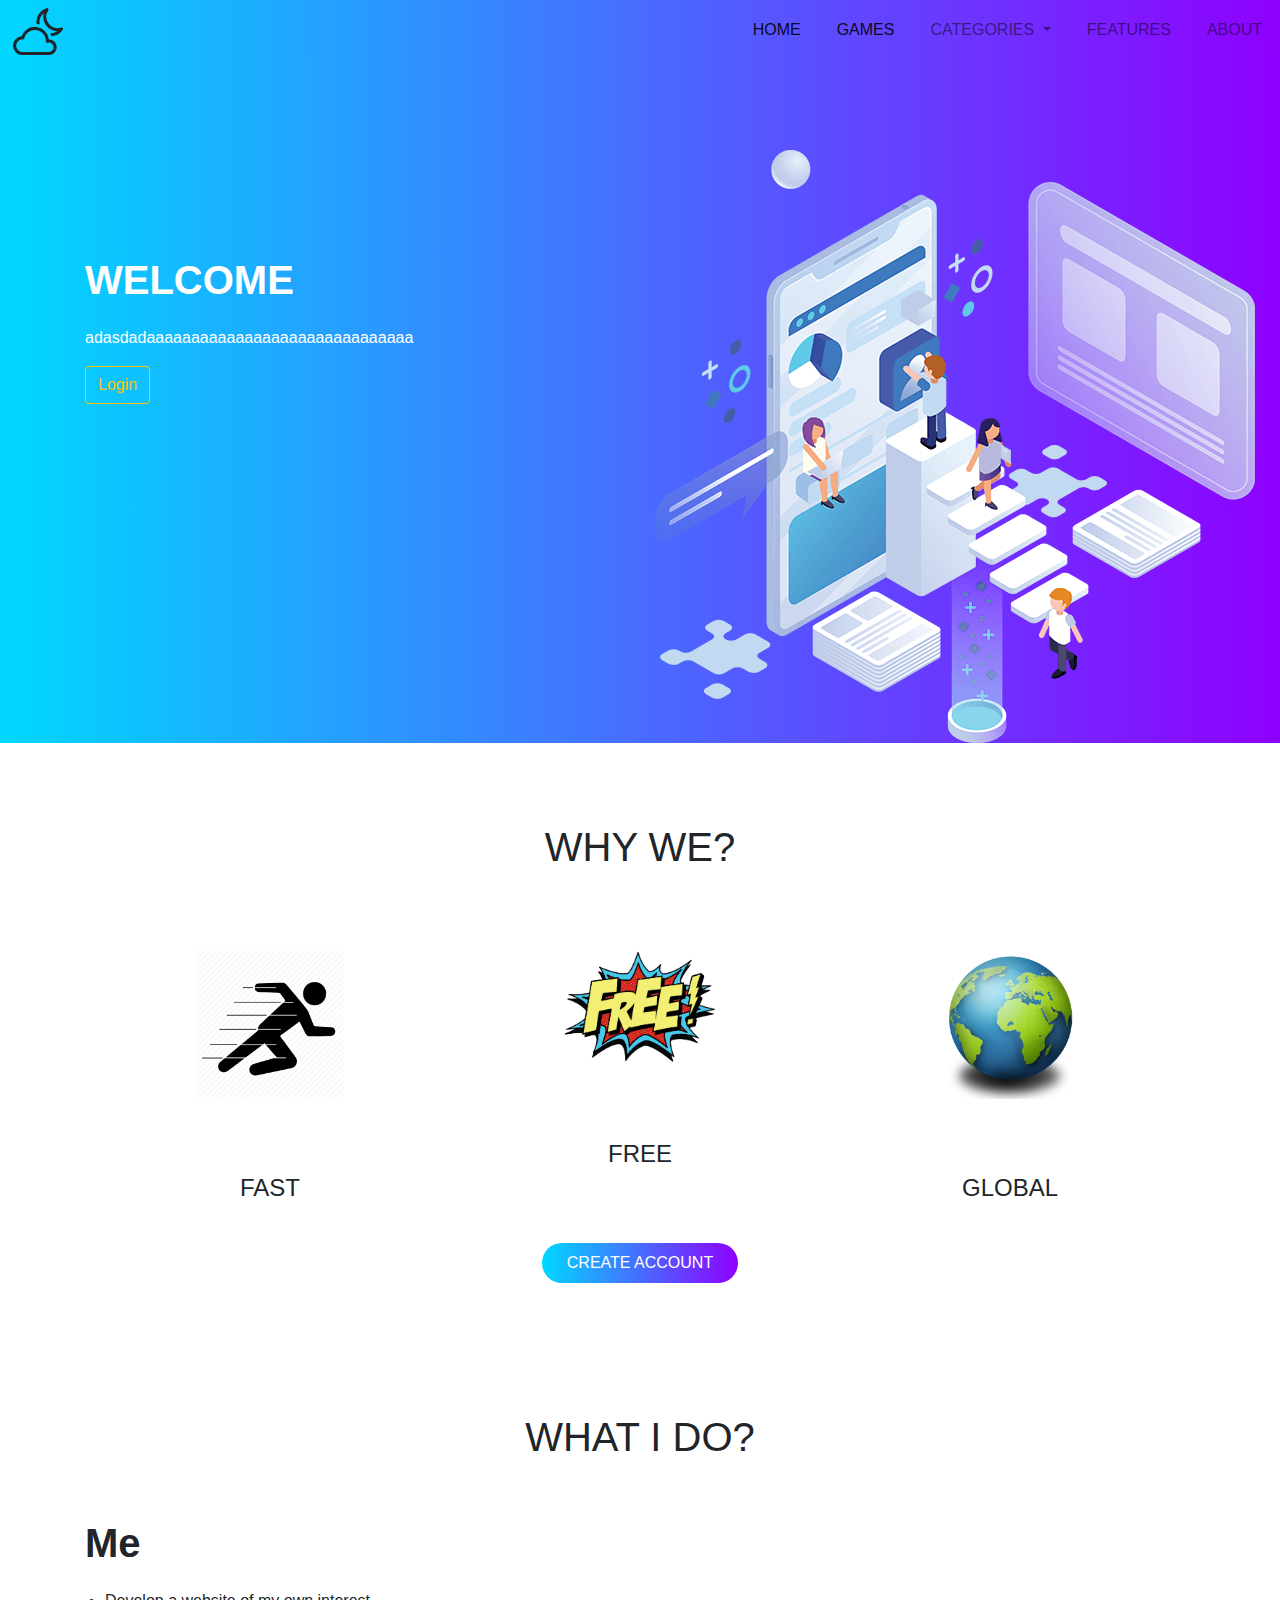
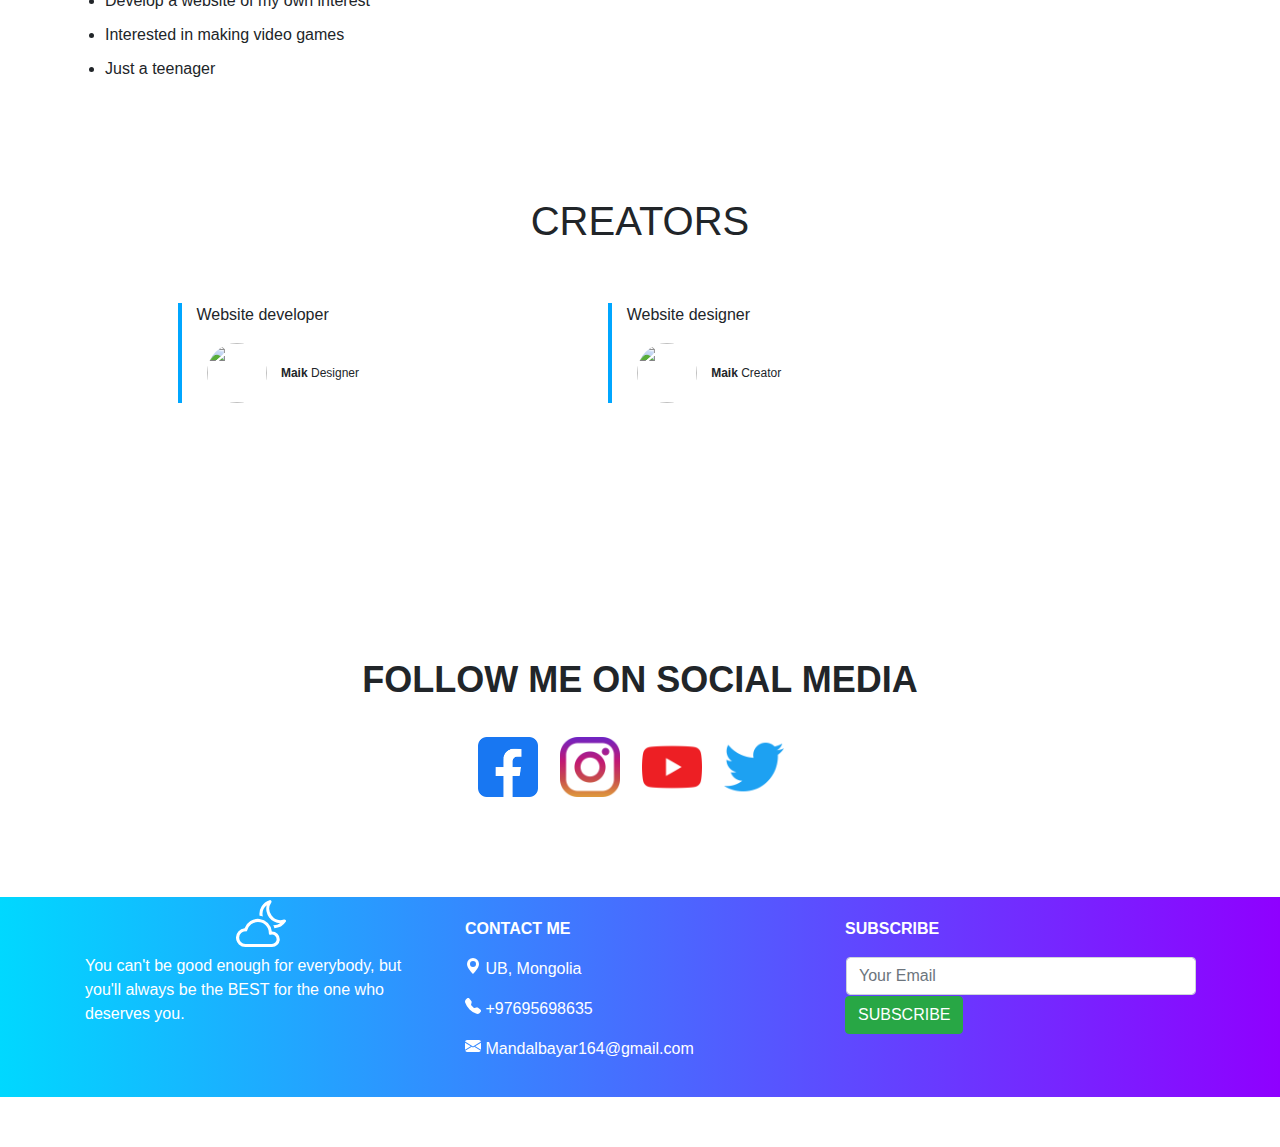
==== index.html @ 20b70f38 "Update index.html" ====
<html>
<head>
<title>Lutetium</title>
<link rel="shortcut icon" type="image/png" href="deadbody.png">
<link rel="stylesheet" href="style.css">
<link rel="stylesheet"
href="https://stackpath.bootstrapcdn.com/bootstrap/4.2.1/css/bootstrap.min.css">
<script src="https://cdn.jsdelivr.net/npm/bootstrap@5.0.0-beta3/dist/js/bootstrap.bundle.min.js" integrity="sha384-JEW9xMcG8R+pH31jmWH6WWP0WintQrMb4s7ZOdauHnUtxwoG2vI5DkLtS3qm9Ekf" crossorigin="anonymous"></script>
</script>
</head>
<body>
<section id="nav-bar">

<nav class="navbar navbar-expand-lg navbar-light bg-light">
	&nbsp;	&nbsp;  <a class="navbar-brand"><svg xmlns="http://www.w3.org/2000/svg" width="50" height="50" fill="currentColor" class="bi bi-cloud-moon" viewBox="0 0 16 16">
  <path d="M7 8a3.5 3.5 0 0 1 3.5 3.555.5.5 0 0 0 .625.492A1.503 1.503 0 0 1 13 13.5a1.5 1.5 0 0 1-1.5 1.5H3a2 2 0 1 1 .1-3.998.5.5 0 0 0 .509-.375A3.502 3.502 0 0 1 7 8zm4.473 3a4.5 4.5 0 0 0-8.72-.99A3 3 0 0 0 3 16h8.5a2.5 2.5 0 0 0 0-5h-.027z"/>
  <path d="M11.286 1.778a.5.5 0 0 0-.565-.755 4.595 4.595 0 0 0-3.18 5.003 5.46 5.46 0 0 1 1.055.209A3.603 3.603 0 0 1 9.83 2.617a4.593 4.593 0 0 0 4.31 5.744 3.576 3.576 0 0 1-2.241.634c.162.317.295.652.394 1a4.59 4.59 0 0 0 3.624-2.04.5.5 0 0 0-.565-.755 3.593 3.593 0 0 1-4.065-5.422z"/>
</svg></a>

  <button class="navbar-toggler" type="button" data-toggle="collapse" data-target="#navbarSupportedContent" aria-controls="navbarSupportedContent" aria-expanded="false" aria-label="Toggle navigation">
    <span class="navbar-toggler-icon"></span>
  </button>
  <div class="collapse navbar-collapse" id="navbarSupportedContent">
    <ul class="navbar-nav ml-auto">
      <li class="nav-item active">
        <a class="nav-link disabled" href="#" tabindex="-1" aria-disabled="true">HOME</a>
      </li>
	  <li class="nav-item active">
        <a class="nav-link" href="game.html">GAMES</a>
      </li>
	  <li class="nav-item dropdown">
          <a class="nav-link dropdown-toggle" href="#" id="navbarDropdown" role="button" data-bs-toggle="dropdown" aria-expanded="false">
            CATEGORIES
          </a>
          <ul class="dropdown-menu" aria-labelledby="navbarDropdown">
            <li><a class="dropdown-item" href="Action.html">Action</a></li>
            <li><a class="dropdown-item" href="Adventure.html">Adventure</a></li>
            <li><hr class="dropdown-divider"></li>
            <li><a class="dropdown-item" href="#">Something else here</a></li>
          </ul>
        </li>

	  <li class="nav-item">
        <a class="nav-link" href="features.html">FEATURES</a>
      </li>
	  <li class="nav-item">
        <a class="nav-link" href="about.html">ABOUT</a>
    </ul>
  </div>
</nav>
</section>



<!--------------banner section------------->

<section id="banner">
<div class="container">
<div class="row">
<div class="col-md-6">
<p class="promo-title">WELCOME</p>
<p>adasdadaaaaaaaaaaaaaaaaaaaaaaaaaaaaaa</p>


<!-- Button trigger modal -->
<button type="button" class="btn btn-outline-warning" data-bs-toggle="modal" data-bs-target="#staticBackdrop">
   Login
</button>

<!-- Modal -->
<div class="modal fade" id="staticBackdrop" data-bs-backdrop="static" data-bs-keyboard="false" tabindex="-1" aria-labelledby="staticBackdropLabel" aria-hidden="true">
  <div class="modal-dialog">
    <div class="modal-content">
      <div class="modal-header">
        <h5 class="modal-title" id="staticBackdropLabel">Login</h5>
      </div>
      <div class="modal-body">
        <form>
  <div class="mb-3">
    <label for="exampleInputEmail1" class="form-label">Username or Email address</label>
    <input type="email" class="form-control" id="exampleInputEmail1" aria-describedby="emailHelp">
  </div>
  <div class="mb-3">
    <label for="exampleInputPassword1" class="form-label">Password</label>
    <input type="password" class="form-control" id="exampleInputPassword1">
  </div>
  <div class="mb-3 form-check">
    <input type="checkbox" class="form-check-input" id="exampleCheck1">
    <label class="form-check-label" for="exampleCheck1">Remember me</label>
  </div>
</form>
      </div>
      <div class="modal-footer">
        <button type="button" class="btn btn-secondary" data-bs-dismiss="modal">Close</button>
        <button type="button" class="btn btn-success" data-bs-dismiss="modal">Login</button>
      </div>
    </div>
  </div>
</div>


</div>
<div class="col-md-6">
<img src="login.png">

</div>
</div>
</div>
</section>

<!--------------Services Section------------->

<section id="services">
<div class="container text-center">
<h1 class="title">WHY WE?</h1>
<div class="container">
<div class="row">
<div class="col-md-4 services">
<img src="run-512.png" class="service-img">
<h4>Fast</h4>
<p></p>
</div>
<div class="col-md-4 services">
<img src="free.png" class="service-img">
<h4>FREE</h4>
<p></p>
</div>
<div class="col-md-4 services">
<img src="green-globe.png" class="service-img">
<h4>GLOBAL</h4>
<p></p>
</div>
</div>
    <a class="btn btn-primary"href="ACCOUNT.html">CREATE ACCOUNT</a>

</div>
</section>

<!--------------About Us------------->

<section id="about-us">
<div class="container">
<h1 class="title text-center">WHAT I DO?</h1>
<div class="row">
<div class="col-md-6 about-us">
<p class="about-title">Me</p>
    <ul>
	<li>Develop a website of my own interest</li>
	<li>Interested in making video games</li>
	<li>Just a teenager</li>
	</ul>
</div>
</div class="col-md-6">

</div>
</div>
<!--------------Testimonials------------->

<section id="testimonials">
<div class="container">
<h1 class="title text-center">CREATORS</h1>
<div class="row offset-1">
<div class="col-md-5 testimonials">
    <p>Website developer</p>
    <img src=".jpg">
	<p class="user-details"><b>Maik</b> Designer</p>
</div>
<div class="col-md-5 testimonials">
    <p>Website designer</p>
    <img src=".jpg">
	<p class="user-details"><b>Maik</b> Creator</p>
</div>
</div>
</div>
</section>

<!--------------Social Media section------------->
<section id="social-media">
<div class="container text-center">
<p>FOLLOW ME ON SOCIAL MEDIA</p>
    <div class="social-icons">
	<a href="https://www.facebook.com/Mandal.bayr.94" target="_blank"><img src="download.png"></a>&nbsp;&nbsp;&nbsp;&nbsp;
	<a href="https://www.instagram.com/but_where_are_the_avocado__/" target="_blank"><img src="174855.png"></a>&nbsp;&nbsp;&nbsp;&nbsp;
	<a href="https://www.youtube.com" target="_blank"><img src="iconfinder_1_Youtube_colored_svg_5296521.png"></a>&nbsp;&nbsp;&nbsp;&nbsp;
	<a href="https://twitter.com/Lil__Avocados" target="_blank"><img src="iconfinder_1_Twitter_colored_svg_5296514.png"></a>&nbsp;&nbsp;&nbsp;&nbsp;
	</div>
</div>
</section>

<!--------------footer section------------->
<section id="footer">
<div class="container">
<div class="row">
<div class="col-md-4">
&nbsp;	&nbsp;	&nbsp;	&nbsp;	&nbsp;	&nbsp;	&nbsp;	&nbsp;	&nbsp;	&nbsp;	&nbsp;	&nbsp;	&nbsp;	&nbsp;	&nbsp;	&nbsp;	&nbsp;    <svg xmlns="http://www.w3.org/2000/svg" width="50" height="50" fill="currentColor" class="bi bi-cloud-moon" viewBox="0 0 16 16">
  <path d="M7 8a3.5 3.5 0 0 1 3.5 3.555.5.5 0 0 0 .625.492A1.503 1.503 0 0 1 13 13.5a1.5 1.5 0 0 1-1.5 1.5H3a2 2 0 1 1 .1-3.998.5.5 0 0 0 .509-.375A3.502 3.502 0 0 1 7 8zm4.473 3a4.5 4.5 0 0 0-8.72-.99A3 3 0 0 0 3 16h8.5a2.5 2.5 0 0 0 0-5h-.027z"/>
  <path d="M11.286 1.778a.5.5 0 0 0-.565-.755 4.595 4.595 0 0 0-3.18 5.003 5.46 5.46 0 0 1 1.055.209A3.603 3.603 0 0 1 9.83 2.617a4.593 4.593 0 0 0 4.31 5.744 3.576 3.576 0 0 1-2.241.634c.162.317.295.652.394 1a4.59 4.59 0 0 0 3.624-2.04.5.5 0 0 0-.565-.755 3.593 3.593 0 0 1-4.065-5.422z"/>
</svg>
    <p>You can't be good enough for everybody,
       but you'll always be the BEST for the one 
       who deserves you.</p>
</div>

<div class="col-md-4 footer-box">
    <p><b>CONTACT ME</b></p>
	
	<p><svg xmlns="http://www.w3.org/2000/svg" width="16" height="16" fill="currentColor" class="bi bi-geo-alt-fill" viewBox="0 0 16 16">
  <path d="M8 16s6-5.686 6-10A6 6 0 0 0 2 6c0 4.314 6 10 6 10zm0-7a3 3 0 1 1 0-6 3 3 0 0 1 0 6z"/>
</svg> UB, Mongolia</p>

	<p><svg xmlns="http://www.w3.org/2000/svg" width="16" height="16" fill="currentColor" class="bi bi-telephone-fill" viewBox="0 0 16 16">
  <path fill-rule="evenodd" d="M1.885.511a1.745 1.745 0 0 1 2.61.163L6.29 2.98c.329.423.445.974.315 1.494l-.547 2.19a.678.678 0 0 0 .178.643l2.457 2.457a.678.678 0 0 0 .644.178l2.189-.547a1.745 1.745 0 0 1 1.494.315l2.306 1.794c.829.645.905 1.87.163 2.611l-1.034 1.034c-.74.74-1.846 1.065-2.877.702a18.634 18.634 0 0 1-7.01-4.42 18.634 18.634 0 0 1-4.42-7.009c-.362-1.03-.037-2.137.703-2.877L1.885.511z"/>
</svg> +97695698635</p>

	<p><svg xmlns="http://www.w3.org/2000/svg" width="16" height="16" fill="currentColor" class="bi bi-envelope-fill" viewBox="0 0 16 16">
  <path d="M.05 3.555A2 2 0 0 1 2 2h12a2 2 0 0 1 1.95 1.555L8 8.414.05 3.555zM0 4.697v7.104l5.803-3.558L0 4.697zM6.761 8.83l-6.57 4.027A2 2 0 0 0 2 14h12a2 2 0 0 0 1.808-1.144l-6.57-4.027L8 9.586l-1.239-.757zm3.436-.586L16 11.801V4.697l-5.803 3.546z"/>
</svg> Mandalbayar164@gmail.com</p>
</div>

<div class="col-md-4 footer-box">
    <p><b>SUBSCRIBE</b></p>
	<input type="email" class="form-control" placeholder="Your Email">
	<button type="button" class="btn btn-success">SUBSCRIBE</button>
</div>


</div>
</div>
</div>

































</body>
</html>
---- style.css ----
*
{
	margin: 0;
	padding: 0;
}
body
{
	font-family: sans-serif;
}
#nav-bar
{
	position: sticky;
	top: 0;
	z-index: 10;
}
.navbar
{
	background-image: linear-gradient(to right, #00D8FF, #8F00FF);
	padding: 0 !important;
}
.navbar-brand img
{
	height: 40px;
	padding-left: 20px;
}
.navbar-nav li
{
	padding: 0 10px;
}
.nav-bar li a
{
	color: #fff !important;
	font-weight: 600;
	float: right;
	text-align: left;
}
.navbar-toggler
{
	outline: none !important;
}
.dropdown-menu
{
	background-image: linear-gradient(to left, #00FFF7, #8F00FF);
}
.modal-title
{
	color: 000000;
	padding-left: 200px;
}
.modal-body
{
	color: 000000;
}

/*--------------banner section--------------*/

#banner
{
	background-image: linear-gradient(to right, #00D8FF, #8F00FF);
	color: #fff;
	padding-top: 7%;
}
.promo-title
{
	font-size: 40px;
	font-weight: 600;
	margin-top: 100px;
}
.play-btn
{
	width: 45px;
	margin: 20px;
}
#banner a
{
	color: #fff;
	text-decoration: none;
}
.bottom-img
{
	width: 100%;
}


/*--------------Services Section-------------*/

#services
{
	padding: 80px 0;
}
.service-img
{
	width: 150px;
	margin: 50px;
}
.services
{
	padding: 20px;
}
.services  h4
{
	padding: 5px;
	margin-top: 20px;
	text-transform: uppercase;
}
#services .btn-primary
{
	box-shadow: none;
	padding: 8px 25px;
	border: none;
	border-radius: 20px;
	background-image: linear-gradient(to right, #00D8FF, #8F00FF);
}

/*--------------about us section-------------*/

#about-us
{
	background: #FFFFFF;
	padding-bottom: 50px;
	padding-top: 50px;
}
.about-title
{
	font-size: 40px;
	font-weight: 600;
	margin-top: 8%;
}
#about-us ul li
{
	margin: 10px 0;
}

#about-us ul
{
	margin-left: 20px;
}

/*--------------testimonials SECTION-------------*/

#testimonials
{
	margin: 100px 0;
}
.testimonials
{
	border-left: 4px solid #00A6FF;
	margin-top: 50px;
	margin-bottom: 50px;
}
.testimonials img
{
	height: 60px;
	width: 60px;
	border-radius: 50%;
	margin: 0 10px;
}
.user-details
{
	display: inline-block;
	font-size: 12px;
}

/*--------------social-media section-------------*/

#social-media
{
	background: f8f9fa;
	padding: 100px 0;
}
#social-media p
{
	font-size: 36px;
	font-weight: 600;
	margin-bottom: 30px;
}
.social-icons img
{
	width: 60px;
	transition: 0.5s;
}
.social-icons a:hover img
{
	transform: translateY(-10px);
}

/*--------------footer section-------------*/

#footer
{
	background-image: linear-gradient(to right, #00D8FF, #8F00FF); 
	color: #fff;
}
.footer-img
{
	width: 100%;
}
.footer-box
{
	padding: 20px;
}
.footer-box img
{
	width: 120px;
	margin-bottom: 20px;
}
.footer-box .fa
{
	margin-right: 8px;
	font-size: 25px;
	height: 40px;
	width: 40px;
	text-align: center;
	padding-top: 7px;
	border-radius: 2px;
	background-image: linear-gradient(to right, #000FFF, #E82929);
}
.form-control
{
	margin: 1px;
}
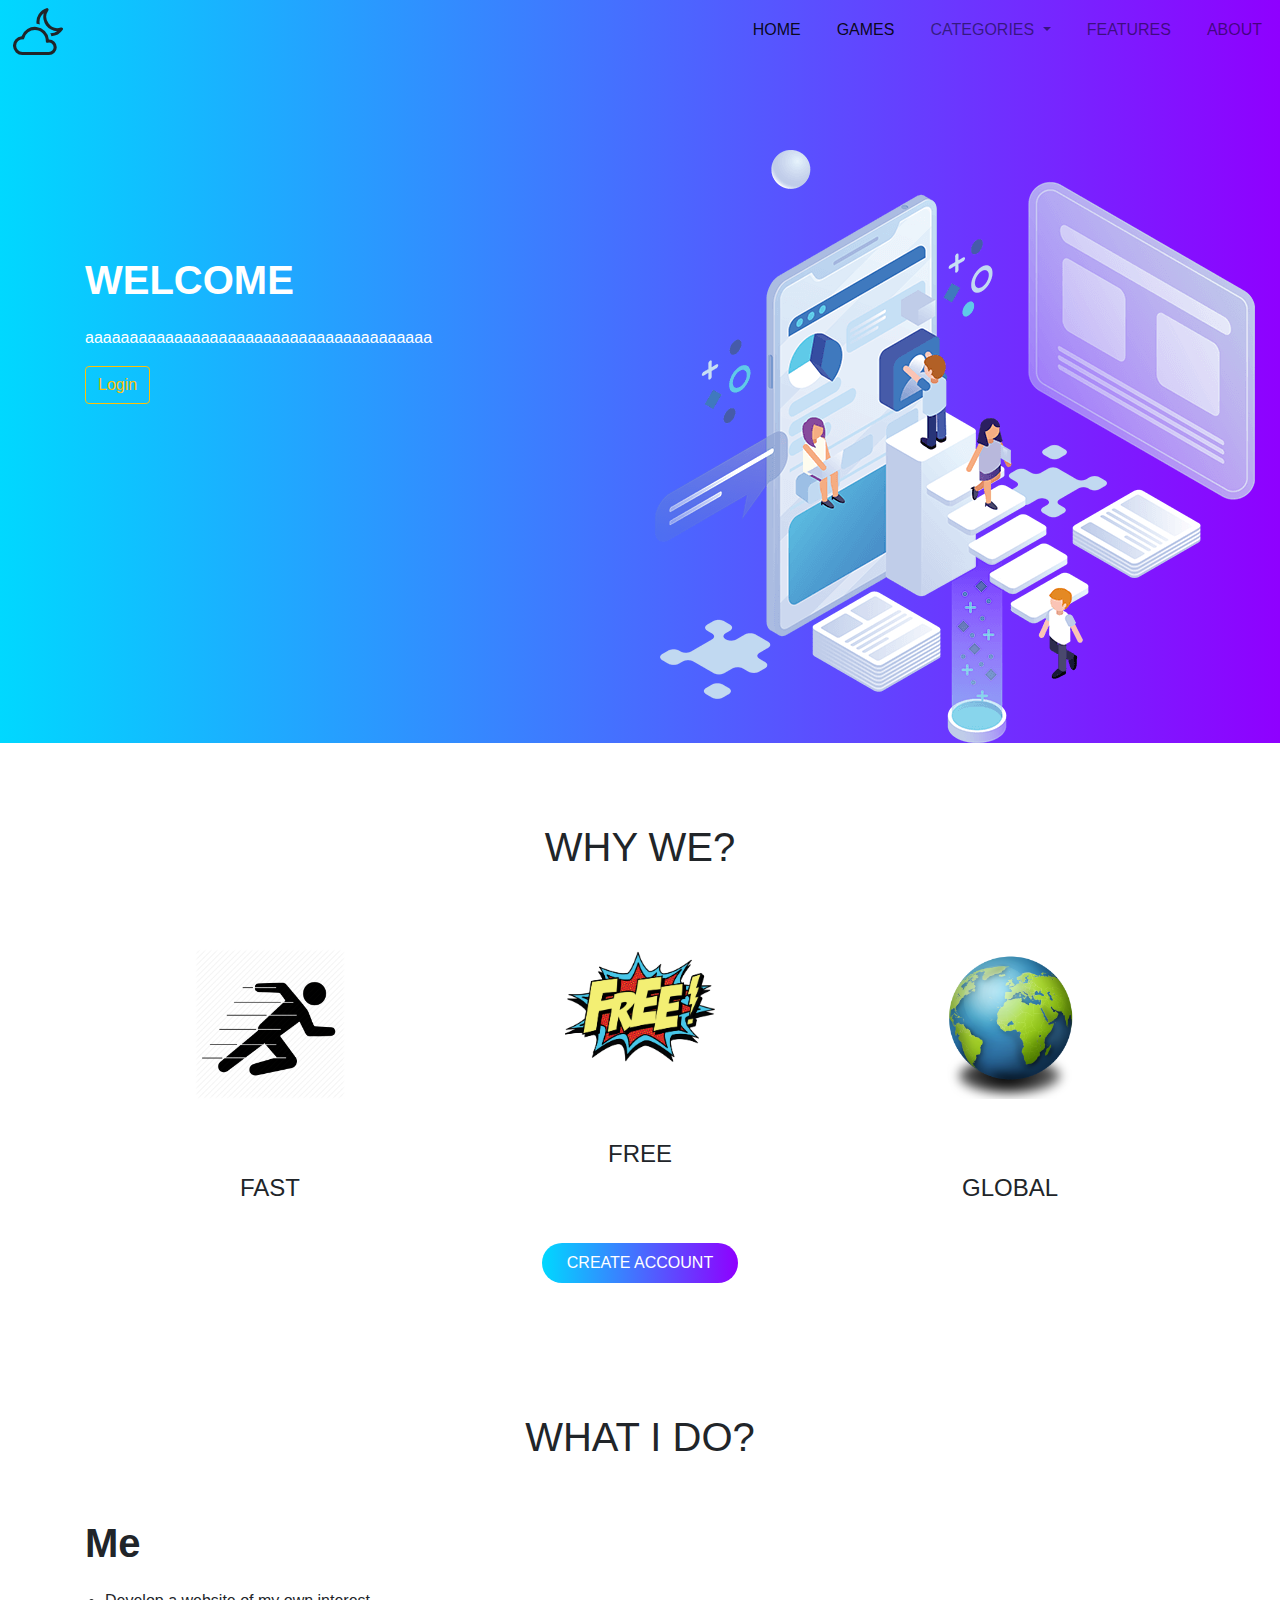
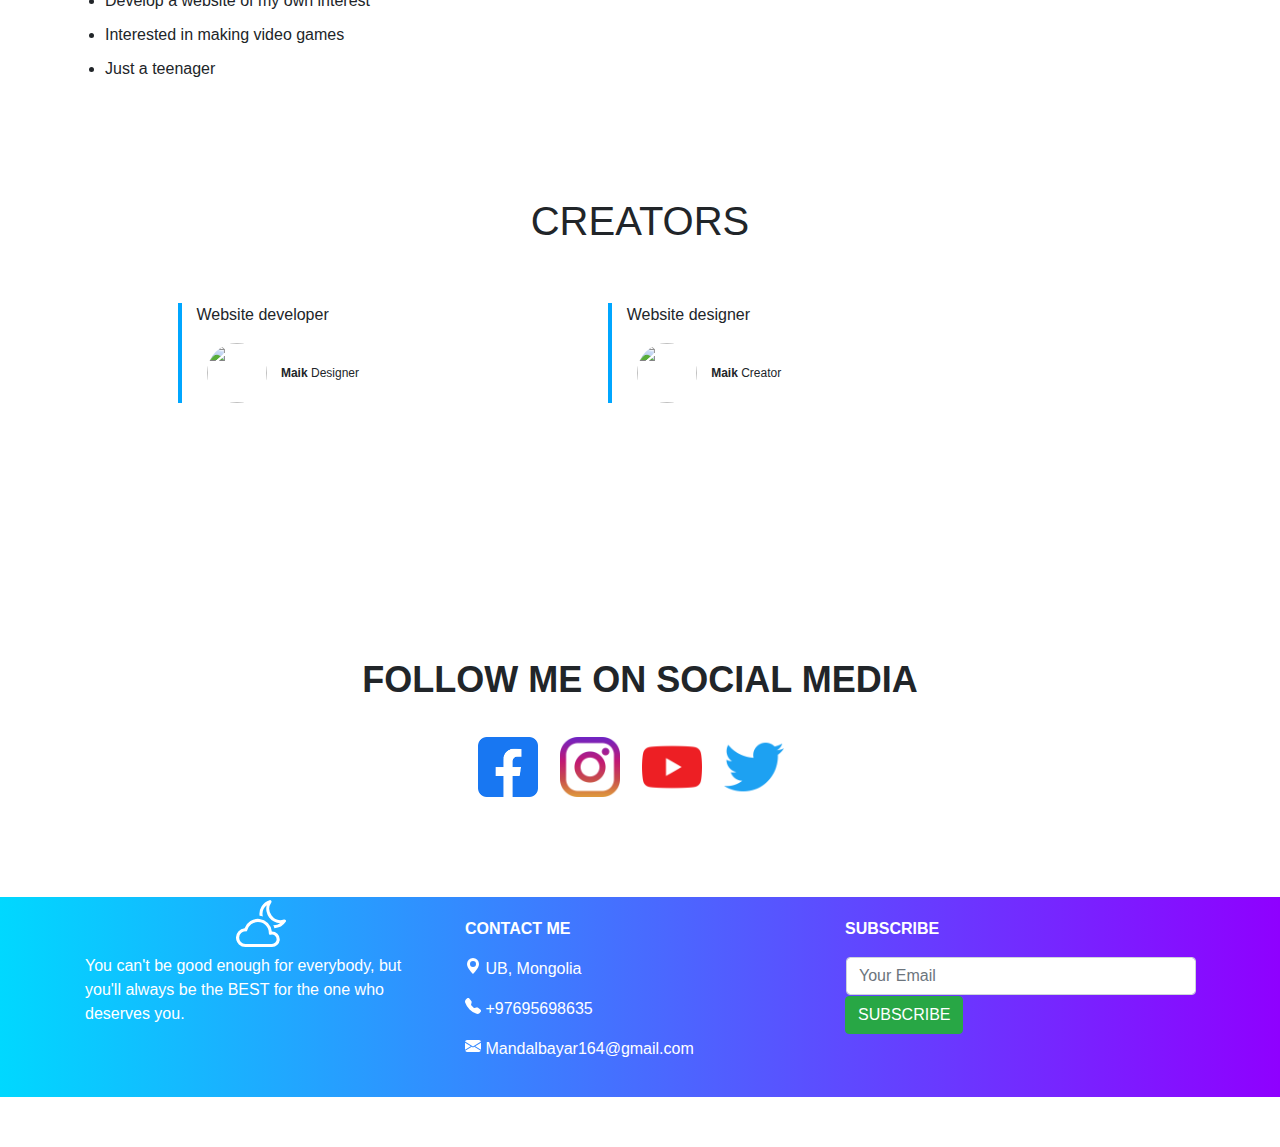
==== commit ceab4274: "Update index.html" ====
--- a/index.html
+++ b/index.html
@@ -36,7 +36,7 @@
             <li><a class="dropdown-item" href="Action.html">Action</a></li>
             <li><a class="dropdown-item" href="Adventure.html">Adventure</a></li>
             <li><hr class="dropdown-divider"></li>
-            <li><a class="dropdown-item" href="#">Something else here</a></li>
+            <li><a class="dropdown-item" href="#">Something</a></li>
           </ul>
         </li>
 
@@ -44,7 +44,7 @@
         <a class="nav-link" href="features.html">FEATURES</a>
       </li>
 	  <li class="nav-item">
-        <a class="nav-link" href="about.html">ABOUT</a>
+	<a class="nav-link" href="about.html">ABOUT</a>
     </ul>
   </div>
 </nav>
@@ -59,7 +59,7 @@
 <div class="row">
 <div class="col-md-6">
 <p class="promo-title">WELCOME</p>
-<p>adasdadaaaaaaaaaaaaaaaaaaaaaaaaaaaaaa</p>
+<p>aaaaaaaaaaaaaaaaaaaaaaaaaaaaaaaaaaaaaaa</p>
 
 
 <!-- Button trigger modal -->
@@ -154,6 +154,7 @@
 
 </div>
 </div>
+
 <!--------------Testimonials------------->
 
 <section id="testimonials">
@@ -203,7 +204,7 @@
 
 <div class="col-md-4 footer-box">
     <p><b>CONTACT ME</b></p>
-	
+
 	<p><svg xmlns="http://www.w3.org/2000/svg" width="16" height="16" fill="currentColor" class="bi bi-geo-alt-fill" viewBox="0 0 16 16">
   <path d="M8 16s6-5.686 6-10A6 6 0 0 0 2 6c0 4.314 6 10 6 10zm0-7a3 3 0 1 1 0-6 3 3 0 0 1 0 6z"/>
 </svg> UB, Mongolia</p>
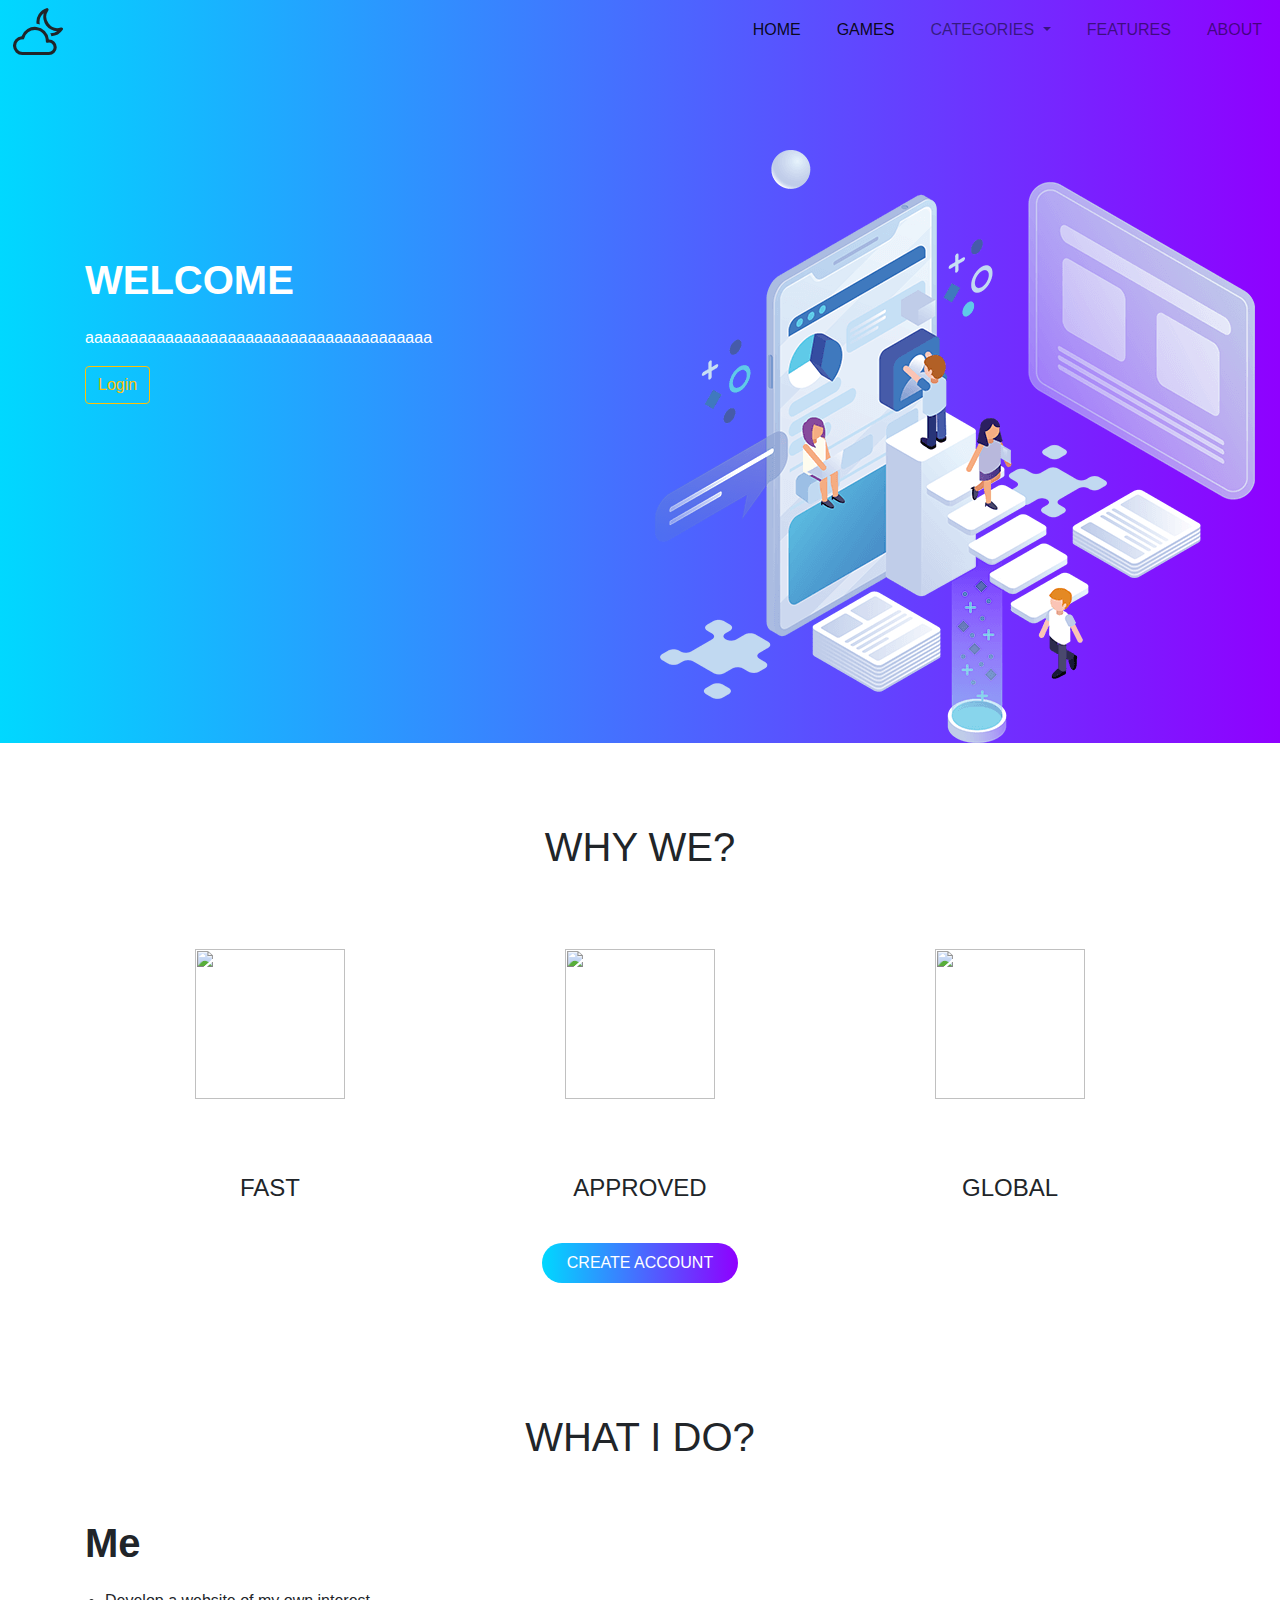
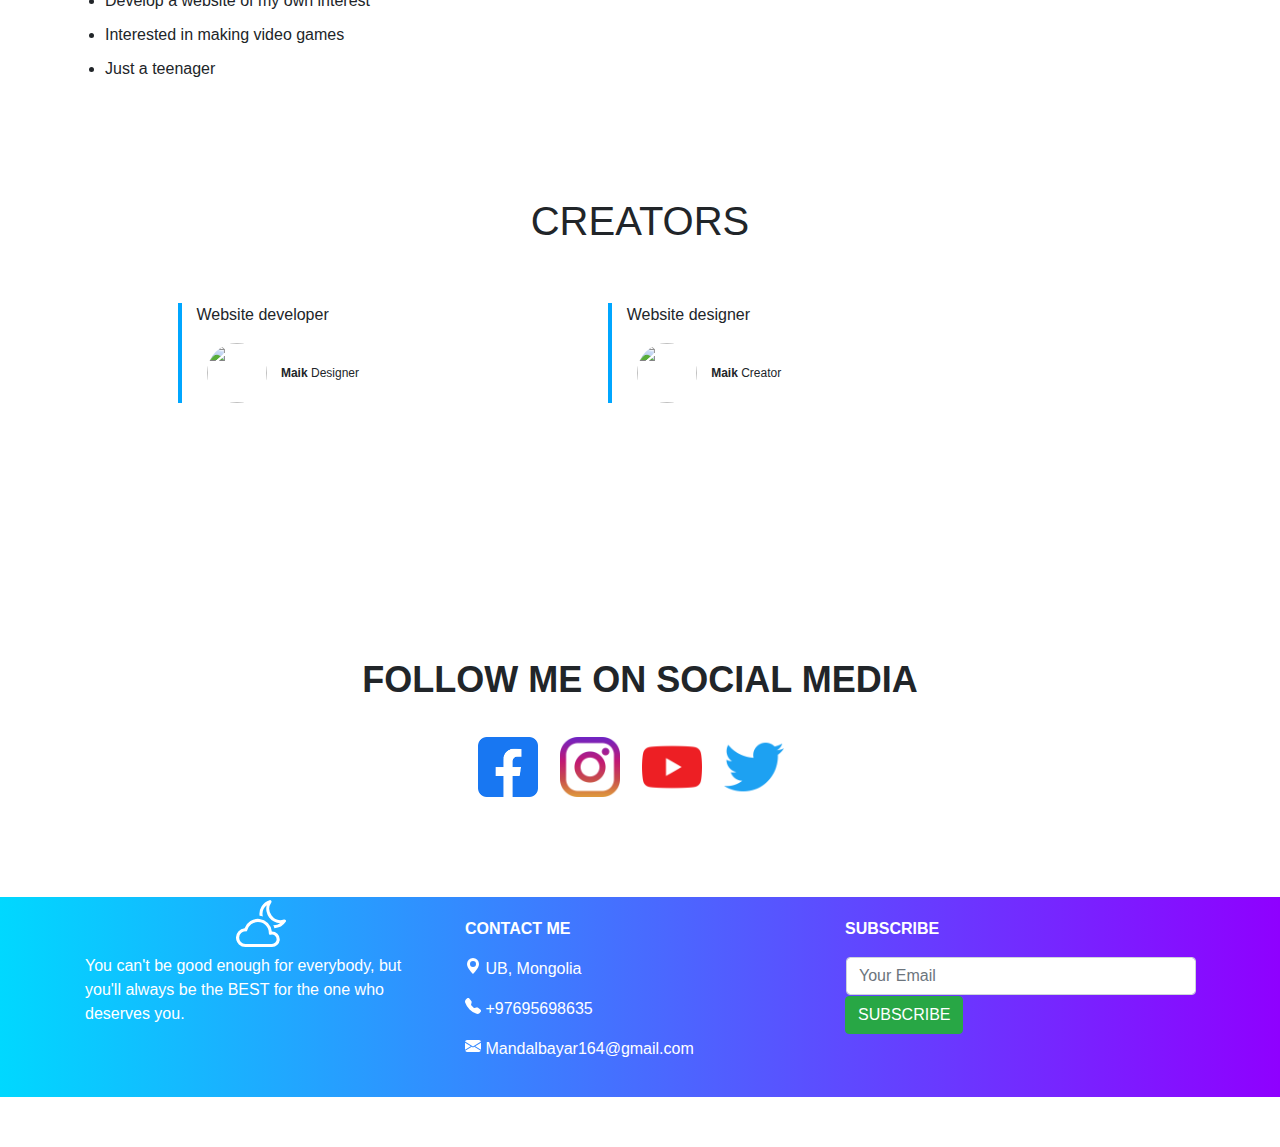
==== commit 9652d0de: "Update index.html" ====
--- a/index.html
+++ b/index.html
@@ -116,17 +116,17 @@
 <div class="container">
 <div class="row">
 <div class="col-md-4 services">
-<img src="run-512.png" class="service-img">
-<h4>Fast</h4>
+<img src="running.png" class="service-img">
+<h4>FAST</h4>
 <p></p>
 </div>
 <div class="col-md-4 services">
-<img src="free.png" class="service-img">
-<h4>FREE</h4>
+<img src="approved.png" class="service-img">
+<h4>APPROVED</h4>
 <p></p>
 </div>
 <div class="col-md-4 services">
-<img src="green-globe.png" class="service-img">
+<img src="international.png" class="service-img">
 <h4>GLOBAL</h4>
 <p></p>
 </div>
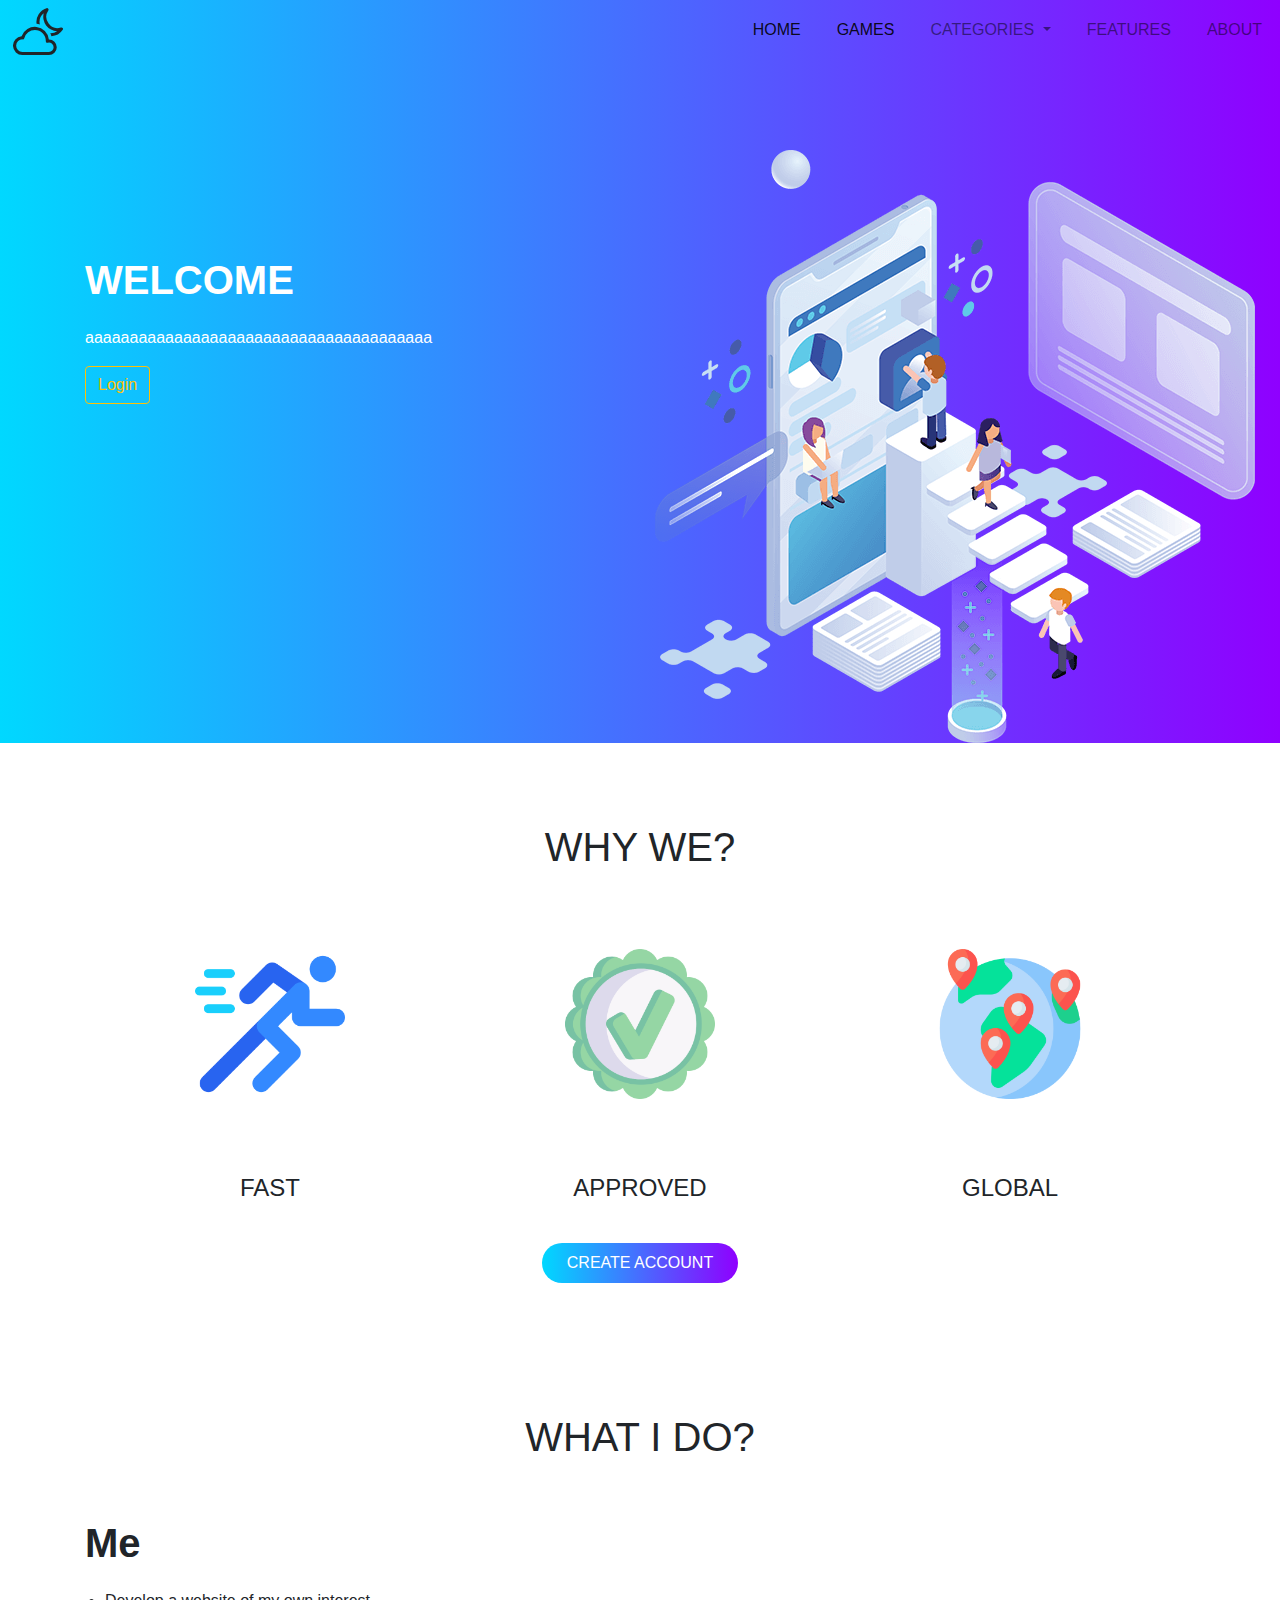
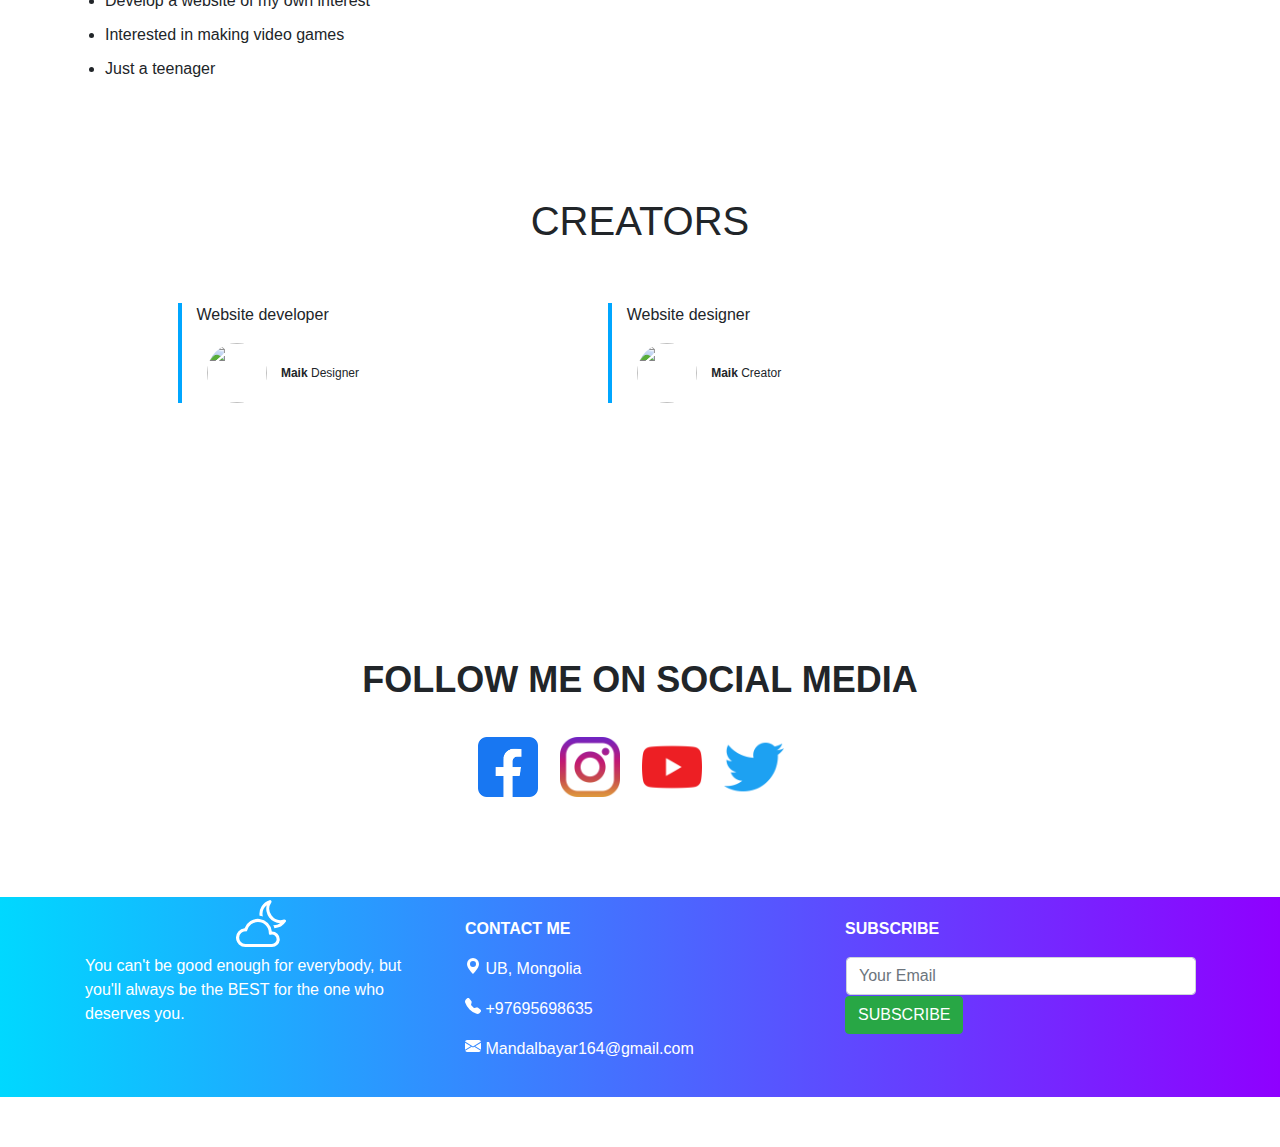
==== commit 716dba8c: "Update index.html" ====
--- a/index.html
+++ b/index.html
@@ -163,18 +163,17 @@
 <div class="row offset-1">
 <div class="col-md-5 testimonials">
     <p>Website developer</p>
-    <img src=".jpg">
+    <img src="bot.png">
 	<p class="user-details"><b>Maik</b> Designer</p>
 </div>
 <div class="col-md-5 testimonials">
     <p>Website designer</p>
-    <img src=".jpg">
+    <img src="humanoid.png">
 	<p class="user-details"><b>Maik</b> Creator</p>
 </div>
 </div>
 </div>
 </section>
-
 <!--------------Social Media section------------->
 <section id="social-media">
 <div class="container text-center">
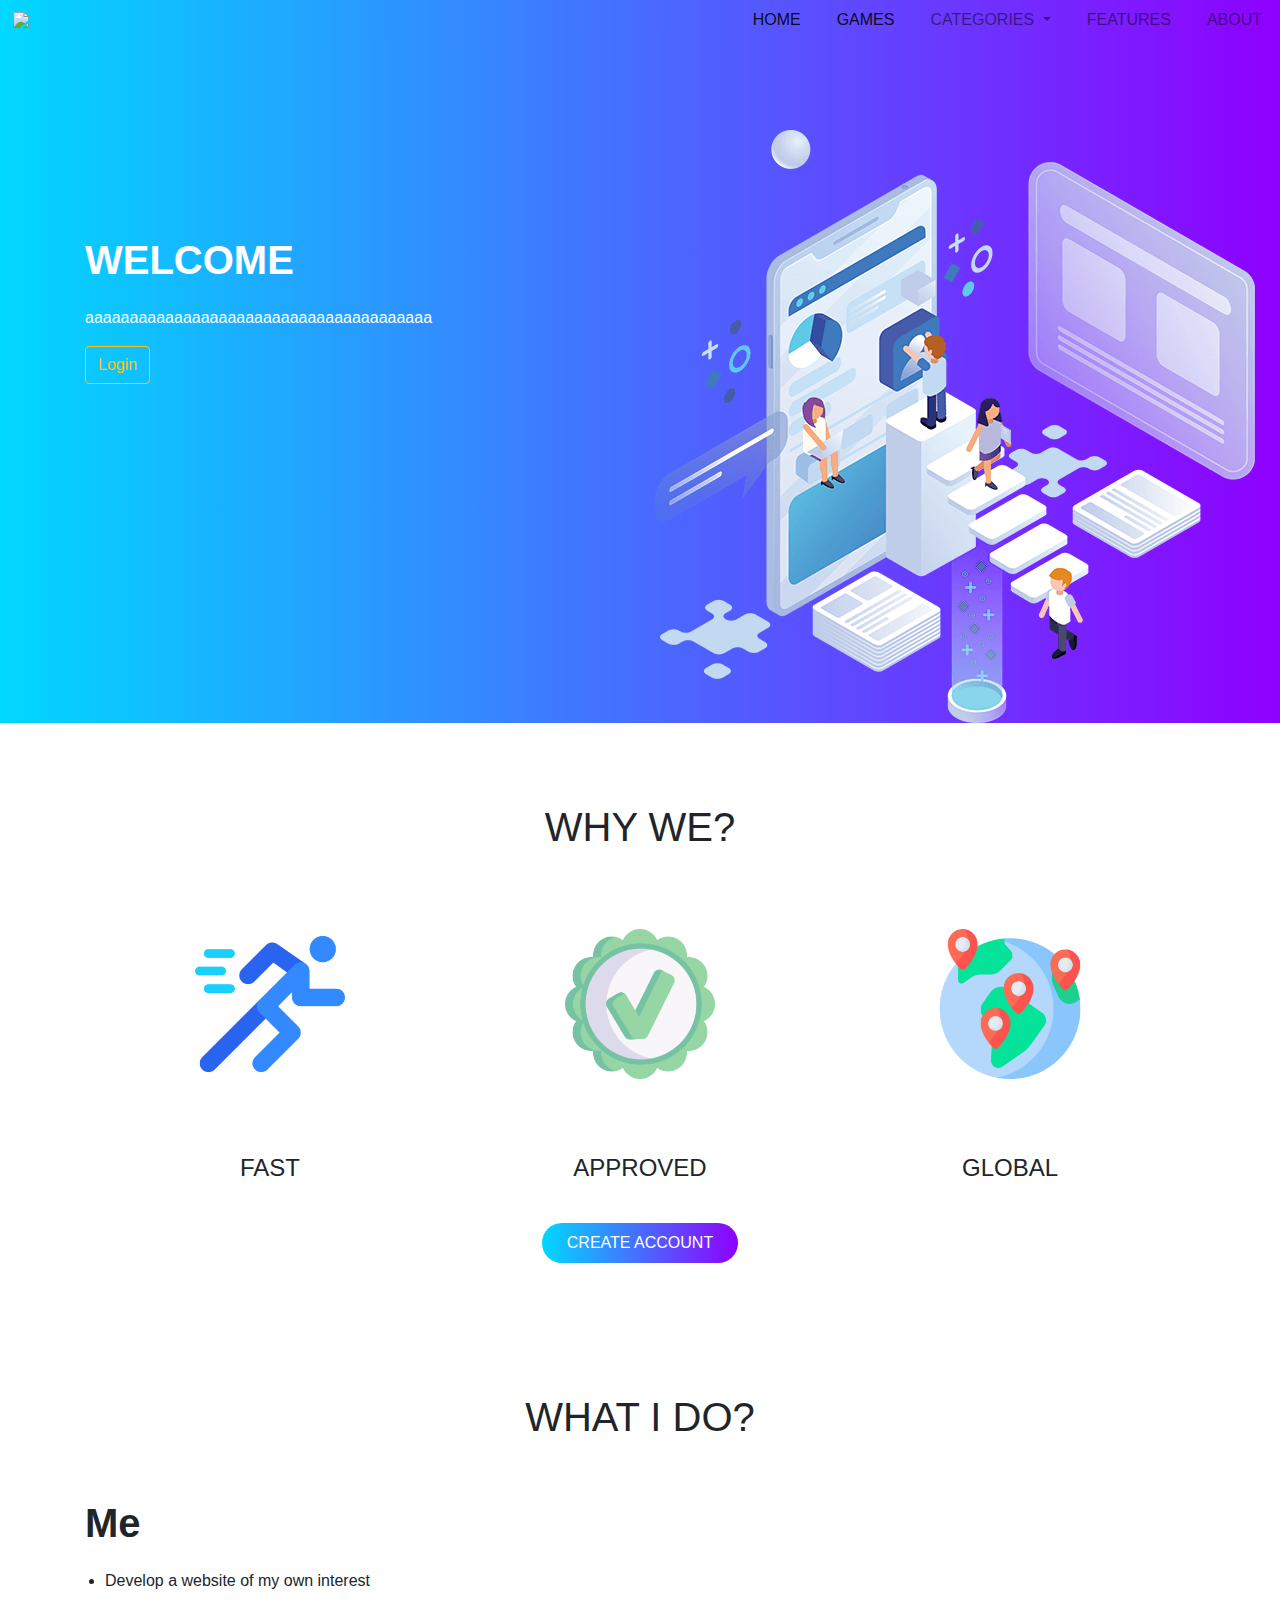
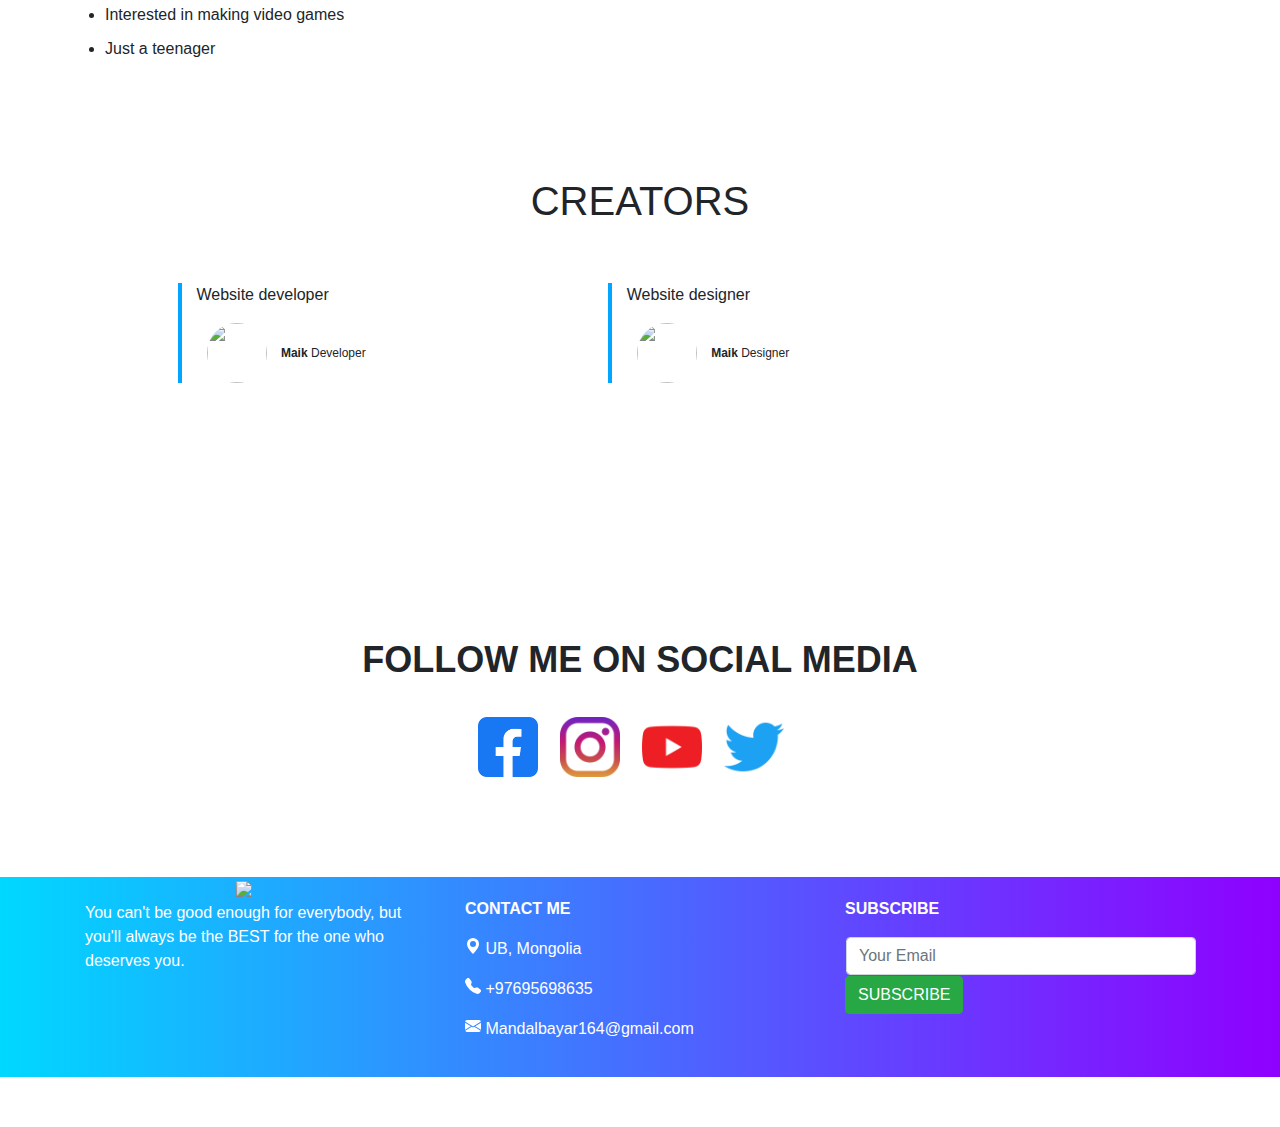
==== commit 8aa1517c: "Update index.html" ====
--- a/index.html
+++ b/index.html
@@ -1,7 +1,7 @@
 <html>
 <head>
 <title>Lutetium</title>
-<link rel="shortcut icon" type="image/png" href="deadbody.png">
+<link rel="shortcut icon" type="image/png" href="origami.png">
 <link rel="stylesheet" href="style.css">
 <link rel="stylesheet"
 href="https://stackpath.bootstrapcdn.com/bootstrap/4.2.1/css/bootstrap.min.css">
@@ -12,10 +12,8 @@
 <section id="nav-bar">
 
 <nav class="navbar navbar-expand-lg navbar-light bg-light">
-	&nbsp;	&nbsp;  <a class="navbar-brand"><svg xmlns="http://www.w3.org/2000/svg" width="50" height="50" fill="currentColor" class="bi bi-cloud-moon" viewBox="0 0 16 16">
-  <path d="M7 8a3.5 3.5 0 0 1 3.5 3.555.5.5 0 0 0 .625.492A1.503 1.503 0 0 1 13 13.5a1.5 1.5 0 0 1-1.5 1.5H3a2 2 0 1 1 .1-3.998.5.5 0 0 0 .509-.375A3.502 3.502 0 0 1 7 8zm4.473 3a4.5 4.5 0 0 0-8.72-.99A3 3 0 0 0 3 16h8.5a2.5 2.5 0 0 0 0-5h-.027z"/>
-  <path d="M11.286 1.778a.5.5 0 0 0-.565-.755 4.595 4.595 0 0 0-3.18 5.003 5.46 5.46 0 0 1 1.055.209A3.603 3.603 0 0 1 9.83 2.617a4.593 4.593 0 0 0 4.31 5.744 3.576 3.576 0 0 1-2.241.634c.162.317.295.652.394 1a4.59 4.59 0 0 0 3.624-2.04.5.5 0 0 0-.565-.755 3.593 3.593 0 0 1-4.065-5.422z"/>
-</svg></a>
+	&nbsp;	&nbsp; <img class="origami" src="origami.png">
+	
 
   <button class="navbar-toggler" type="button" data-toggle="collapse" data-target="#navbarSupportedContent" aria-controls="navbarSupportedContent" aria-expanded="false" aria-label="Toggle navigation">
     <span class="navbar-toggler-icon"></span>
@@ -149,6 +147,7 @@
 	<li>Interested in making video games</li>
 	<li>Just a teenager</li>
 	</ul>
+	
 </div>
 </div class="col-md-6">
 
@@ -164,16 +163,17 @@
 <div class="col-md-5 testimonials">
     <p>Website developer</p>
     <img src="bot.png">
-	<p class="user-details"><b>Maik</b> Designer</p>
+	<p class="user-details"><b>Maik</b>  Developer</p>
 </div>
 <div class="col-md-5 testimonials">
     <p>Website designer</p>
     <img src="humanoid.png">
-	<p class="user-details"><b>Maik</b> Creator</p>
-</div>
-</div>
-</div>
-</section>
+	<p class="user-details"><b>Maik</b>  Designer</p>
+</div>
+</div>
+</div>
+</section>
+
 <!--------------Social Media section------------->
 <section id="social-media">
 <div class="container text-center">
@@ -192,10 +192,7 @@
 <div class="container">
 <div class="row">
 <div class="col-md-4">
-&nbsp;	&nbsp;	&nbsp;	&nbsp;	&nbsp;	&nbsp;	&nbsp;	&nbsp;	&nbsp;	&nbsp;	&nbsp;	&nbsp;	&nbsp;	&nbsp;	&nbsp;	&nbsp;	&nbsp;    <svg xmlns="http://www.w3.org/2000/svg" width="50" height="50" fill="currentColor" class="bi bi-cloud-moon" viewBox="0 0 16 16">
-  <path d="M7 8a3.5 3.5 0 0 1 3.5 3.555.5.5 0 0 0 .625.492A1.503 1.503 0 0 1 13 13.5a1.5 1.5 0 0 1-1.5 1.5H3a2 2 0 1 1 .1-3.998.5.5 0 0 0 .509-.375A3.502 3.502 0 0 1 7 8zm4.473 3a4.5 4.5 0 0 0-8.72-.99A3 3 0 0 0 3 16h8.5a2.5 2.5 0 0 0 0-5h-.027z"/>
-  <path d="M11.286 1.778a.5.5 0 0 0-.565-.755 4.595 4.595 0 0 0-3.18 5.003 5.46 5.46 0 0 1 1.055.209A3.603 3.603 0 0 1 9.83 2.617a4.593 4.593 0 0 0 4.31 5.744 3.576 3.576 0 0 1-2.241.634c.162.317.295.652.394 1a4.59 4.59 0 0 0 3.624-2.04.5.5 0 0 0-.565-.755 3.593 3.593 0 0 1-4.065-5.422z"/>
-</svg>
+&nbsp;	&nbsp;	&nbsp;	&nbsp;	&nbsp;	&nbsp;	&nbsp;	&nbsp;	&nbsp;	&nbsp;	&nbsp;	&nbsp;	&nbsp;	&nbsp;	&nbsp;	&nbsp;	&nbsp;    <img class="origami" src="origami.png">
     <p>You can't be good enough for everybody,
        but you'll always be the BEST for the one 
        who deserves you.</p>
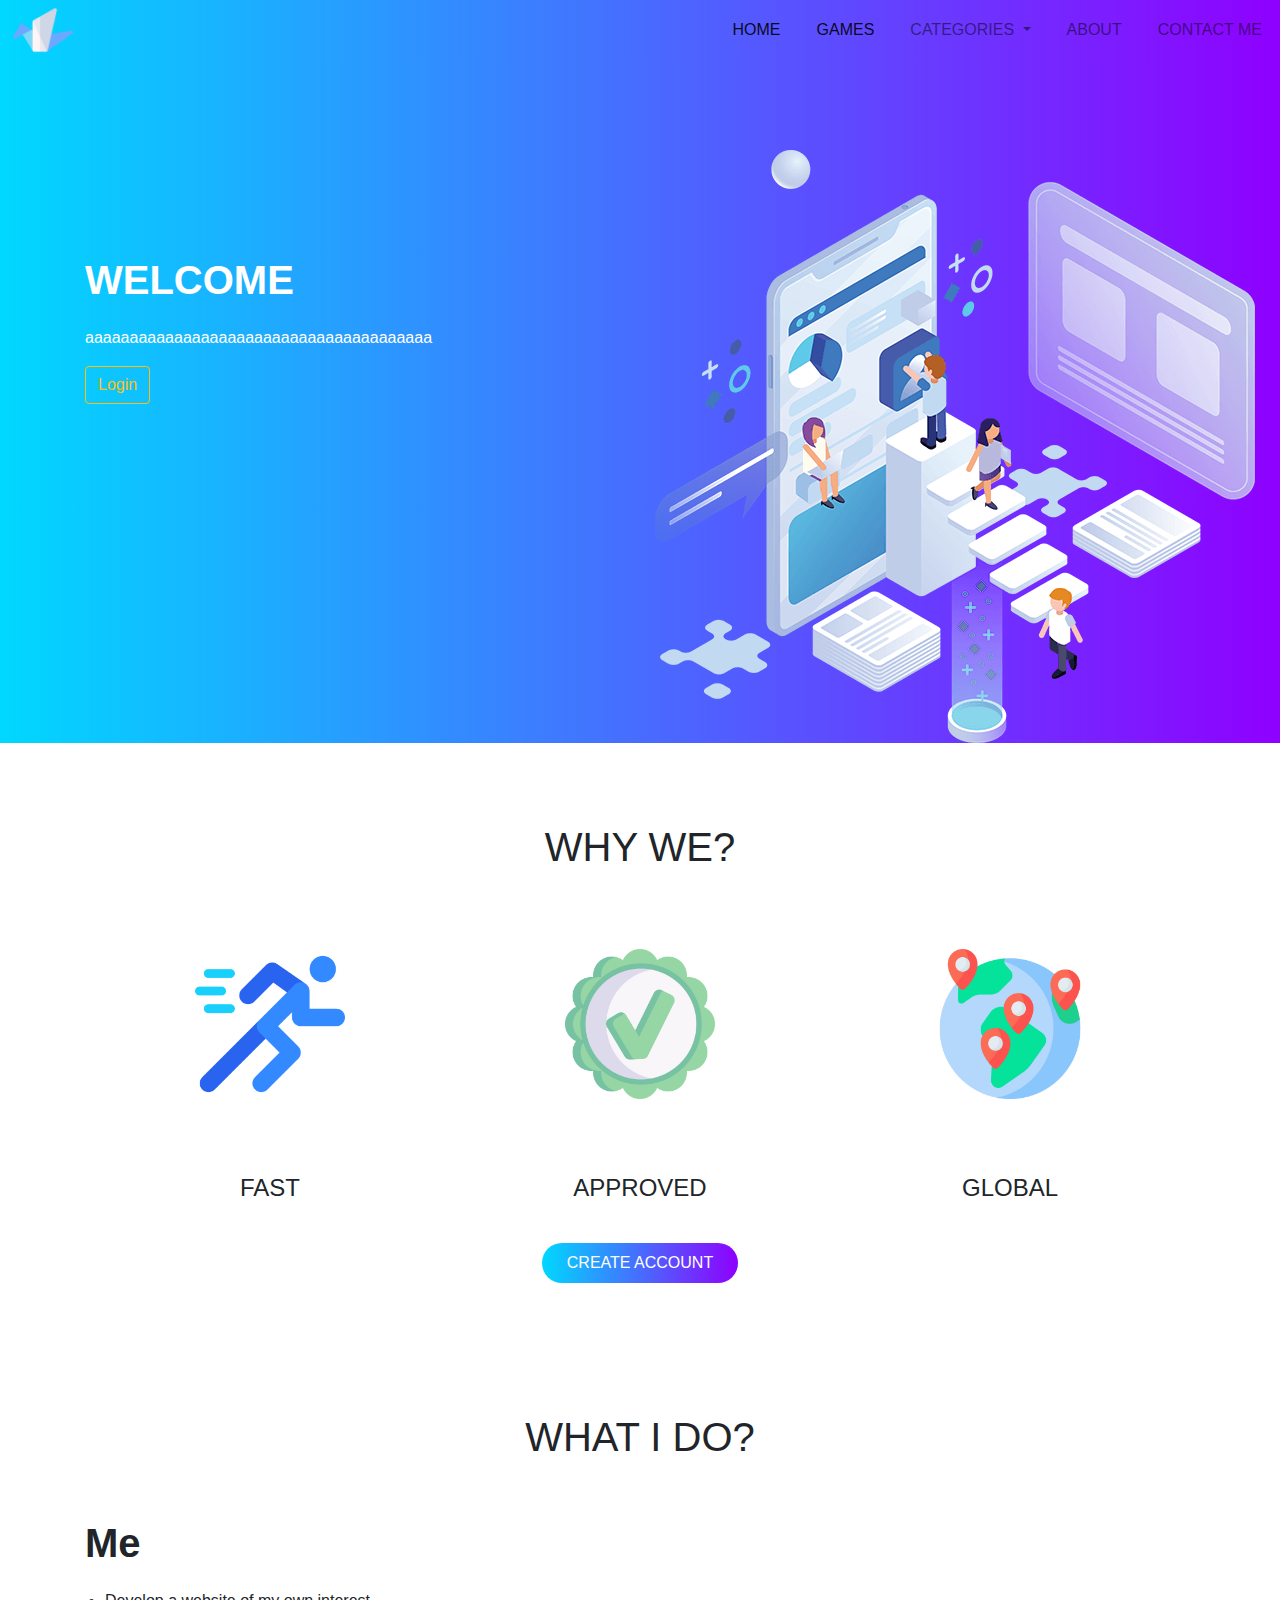
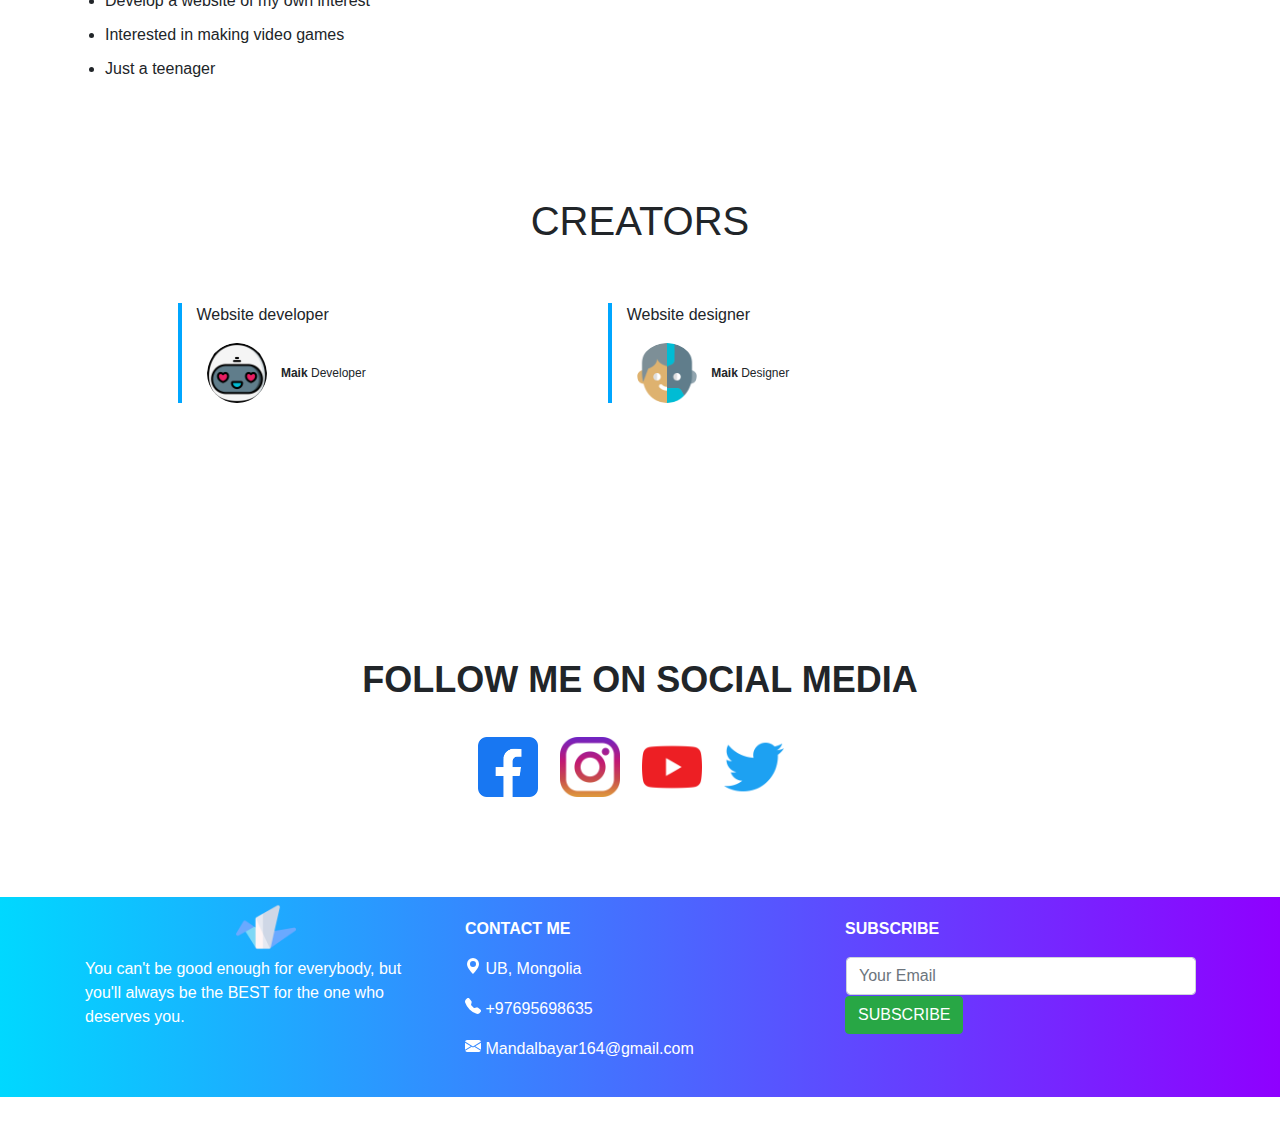
==== commit 101425bd: "Update index.html" ====
--- a/index.html
+++ b/index.html
@@ -38,12 +38,15 @@
           </ul>
         </li>
 
+          <li class="nav-item">
+	<a class="nav-link" href="about.html">ABOUT</a>
+      </li>
 	  <li class="nav-item">
-        <a class="nav-link" href="features.html">FEATURES</a>
-      </li>
-	  <li class="nav-item">
-	<a class="nav-link" href="about.html">ABOUT</a>
-    </ul>
+        <a class="nav-link" href="features.html">CONTACT ME</a>
+      </li>
+	  
+
+    </ul>	  
   </div>
 </nav>
 </section>
--- a/style.css
+++ b/style.css
@@ -50,6 +50,11 @@
 .modal-body
 {
 	color: 000000;
+}
+.origami
+{
+	width: 60px;
+	height: 60px;
 }
 
 /*--------------banner section--------------*/
